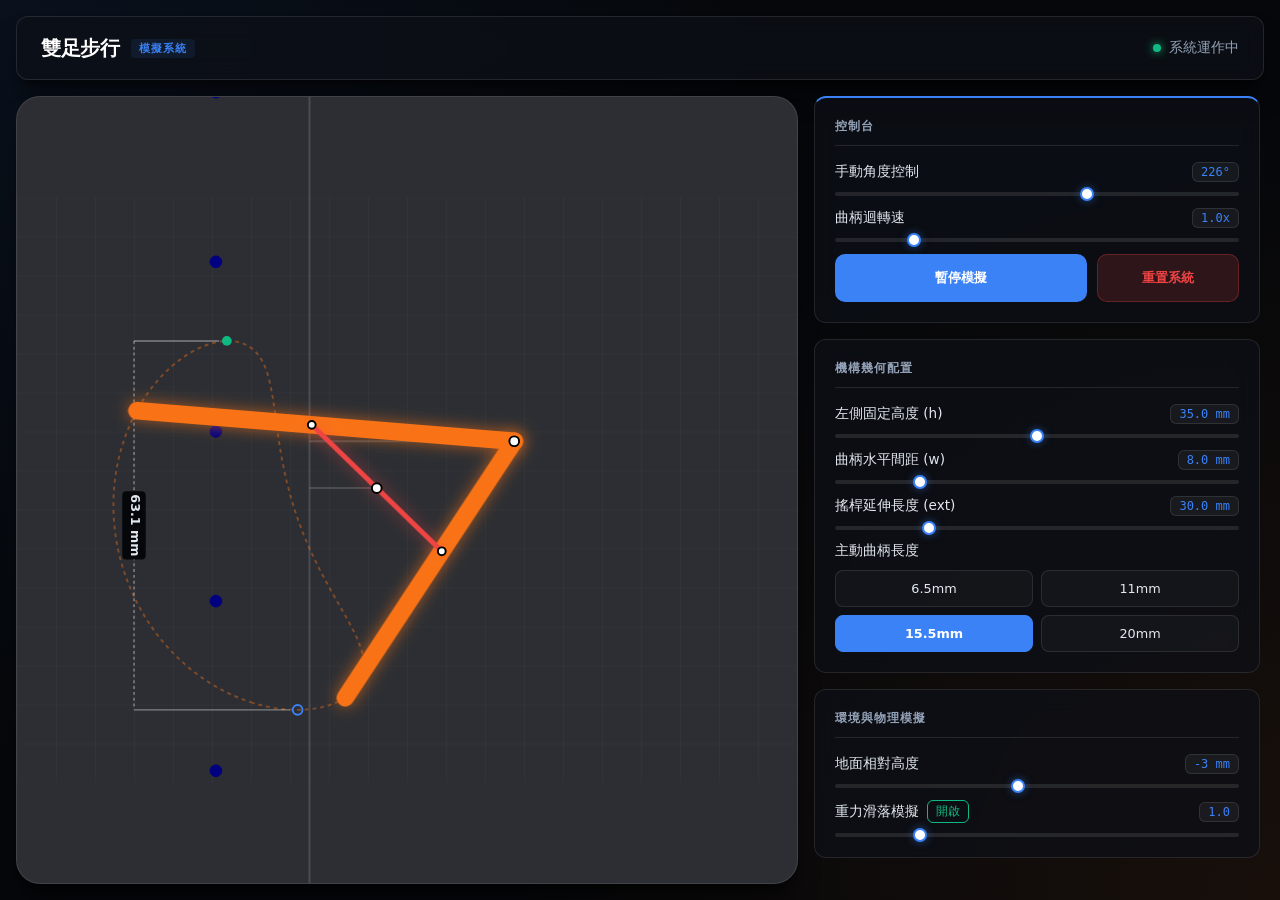
==== 爬梯/mechanism.html @ 103c6a40 "feat: localize UI to Traditional Chinese and refine physics precision - Localize all UI labels, butt" ====
<!DOCTYPE html>
<html lang="zh-TW">

<head>
    <meta charset="UTF-8">
    <meta name="viewport" content="width=device-width, initial-scale=1.0">
    <title>雙足步行模擬 | 工程儀表板</title>
    <style>
        :root {
            --bg-color: #05070a;
            --card-bg: rgba(13, 17, 23, 0.7);
            --surface: rgba(255, 255, 255, 0.03);
            --surface-hover: rgba(255, 255, 255, 0.06);
            --border: rgba(255, 255, 255, 0.1);
            --text-main: #e2e8f0;
            --text-muted: #94a3b8;
            --primary: #3b82f6;
            --primary-glow: rgba(59, 130, 246, 0.5);
            --accent-red: #ef4444;
            --accent-orange: #f97316;
            --accent-green: #10b981;
            --radius-lg: 24px;
            --radius-md: 12px;
            --shadow-xl: 0 20px 25px -5px rgba(0, 0, 0, 0.5), 0 8px 10px -6px rgba(0, 0, 0, 0.5);
        }

        * {
            box-sizing: border-box;
            margin: 0;
            padding: 0;
            font-family: 'Inter', "Microsoft JhengHei", system-ui, -apple-system, sans-serif;
        }

        body {
            background-color: var(--bg-color);
            color: var(--text-main);
            height: 100vh;
            overflow: hidden;
            background-image:
                radial-gradient(circle at 0% 0%, rgba(59, 130, 246, 0.08) 0%, transparent 50%),
                radial-gradient(circle at 100% 100%, rgba(249, 115, 22, 0.08) 0%, transparent 50%);
        }

        .app-shell {
            display: grid;
            grid-template-columns: 1fr 450px;
            grid-template-rows: 64px 1fr;
            height: 100vh;
            padding: 16px;
            gap: 16px;
        }

        header {
            grid-column: 1 / -1;
            background: var(--card-bg);
            backdrop-filter: blur(12px);
            border: 1px solid var(--border);
            border-radius: var(--radius-md);
            display: flex;
            align-items: center;
            justify-content: space-between;
            padding: 0 24px;
            box-shadow: var(--shadow-xl);
        }

        .logo {
            display: flex;
            align-items: center;
            gap: 12px;
            font-weight: 700;
            font-size: 1.25rem;
            letter-spacing: -0.5px;
            color: #fff;
        }

        .logo span {
            color: var(--primary);
            text-transform: uppercase;
            font-size: 0.7rem;
            background: rgba(59, 130, 246, 0.1);
            padding: 2px 8px;
            border-radius: 4px;
            letter-spacing: 1px;
        }

        .status-indicators {
            display: flex;
            gap: 24px;
        }

        .status-item {
            display: flex;
            align-items: center;
            gap: 8px;
            font-size: 0.85rem;
            color: var(--text-muted);
        }

        .dot {
            width: 8px;
            height: 8px;
            border-radius: 50%;
            background: var(--accent-green);
            box-shadow: 0 0 10px var(--accent-green);
        }

        .dot.jammed {
            background: var(--accent-red);
            box-shadow: 0 0 10px var(--accent-red);
            animation: pulse 1s infinite;
        }

        @keyframes pulse {
            0% {
                opacity: 1;
            }

            50% {
                opacity: 0.4;
            }

            100% {
                opacity: 1;
            }
        }

        .viewport-container {
            position: relative;
            background: #2c2e33;
            border: 1px solid var(--border);
            border-radius: var(--radius-lg);
            overflow: hidden;
            box-shadow: var(--shadow-xl);
        }

        #mechanism-svg {
            width: 100%;
            height: 100%;
            display: block;
        }

        .sidebar {
            display: flex;
            flex-direction: column;
            gap: 16px;
            overflow-y: auto;
            padding-right: 4px;
            max-height: 100%;
        }

        .sidebar::-webkit-scrollbar {
            width: 4px;
        }

        .sidebar::-webkit-scrollbar-thumb {
            background: var(--border);
            border-radius: 10px;
        }

        .card {
            background: var(--card-bg);
            backdrop-filter: blur(12px);
            border: 1px solid var(--border);
            border-radius: var(--radius-md);
            padding: 20px;
            display: flex;
            flex-direction: column;
            gap: 12px;
        }

        .card-header {
            font-size: 0.75rem;
            font-weight: 700;
            color: var(--text-muted);
            text-transform: uppercase;
            letter-spacing: 1px;
            border-bottom: 1px solid var(--border);
            padding-bottom: 10px;
            margin-bottom: 4px;
            display: flex;
            justify-content: space-between;
        }

        .control-item {
            display: flex;
            flex-direction: column;
            gap: 10px;
        }

        .control-label-row {
            display: flex;
            justify-content: space-between;
            align-items: center;
        }

        .control-label {
            font-size: 0.85rem;
            color: var(--text-main);
            font-weight: 500;
        }

        .badge {
            background: rgba(255, 255, 255, 0.05);
            border: 1px solid var(--border);
            padding: 2px 8px;
            border-radius: 6px;
            font-family: 'JetBrains Mono', monospace;
            font-size: 0.75rem;
            color: var(--primary);
        }

        input[type="range"] {
            -webkit-appearance: none;
            height: 4px;
            background: rgba(255, 255, 255, 0.1);
            border-radius: 2px;
            width: 100%;
        }

        input[type="range"]::-webkit-slider-thumb {
            -webkit-appearance: none;
            width: 14px;
            height: 14px;
            background: #fff;
            border-radius: 50%;
            cursor: pointer;
            border: 2px solid var(--primary);
            box-shadow: 0 0 8px var(--primary-glow);
            transition: all 0.2s;
        }

        input[type="range"]::-webkit-slider-thumb:hover {
            transform: scale(1.2);
            box-shadow: 0 0 12px var(--primary-glow);
        }

        .button-grid {
            display: grid;
            grid-template-columns: repeat(2, 1fr);
            gap: 8px;
        }

        .crank-btn {
            background: rgba(255, 255, 255, 0.03);
            border: 1px solid var(--border);
            color: var(--text-main);
            padding: 10px;
            border-radius: 8px;
            font-size: 0.8rem;
            cursor: pointer;
            transition: all 0.2s;
            text-align: center;
        }

        .crank-btn:hover {
            background: rgba(255, 255, 255, 0.08);
            border-color: rgba(255, 255, 255, 0.2);
        }

        .crank-btn.active {
            background: var(--primary);
            border-color: var(--primary);
            color: #fff;
            font-weight: 600;
        }

        .playback-card {
            border-top: 2px solid var(--primary);
        }

        .action-row {
            display: flex;
            gap: 10px;
        }

        .btn-primary {
            flex: 2;
            background: var(--primary);
            border: none;
            color: #fff;
            padding: 14px;
            border-radius: 10px;
            font-weight: 700;
            cursor: pointer;
            display: flex;
            align-items: center;
            justify-content: center;
            gap: 8px;
            transition: transform 0.1s;
        }

        .btn-primary:active {
            transform: scale(0.98);
        }

        .btn-secondary {
            flex: 1;
            background: rgba(239, 68, 68, 0.15);
            border: 1px solid rgba(239, 68, 68, 0.3);
            color: var(--accent-red);
            padding: 14px;
            border-radius: 10px;
            font-weight: 600;
            cursor: pointer;
        }

        .btn-primary.paused {
            background: #1d4ed8;
        }

        .base-line {
            stroke: rgba(255, 255, 255, 0.15);
            stroke-width: 2;
        }

        .red-line {
            stroke: var(--accent-red);
            stroke-width: 5;
            stroke-linecap: round;
            filter: drop-shadow(0 0 8px rgba(239, 68, 68, 0.6));
        }

        .orange-line {
            stroke: var(--accent-orange);
            stroke-width: 18;
            stroke-linecap: round;
            filter: drop-shadow(0 0 8px rgba(249, 115, 22, 0.6));
        }

        .pivot {
            fill: #fff;
            stroke: #000;
            stroke-width: 2;
        }
    </style>
</head>

<body>
    <div class="app-shell">
        <header>
            <div class="logo">
                雙足步行 <span>模擬系統</span>
            </div>
            <div class="status-indicators">
                <div class="status-item">
                    <div id="status-dot" class="dot"></div>
                    <span id="status-text">系統運作中</span>
                </div>
            </div>
        </header>

        <div class="viewport-container">
            <svg viewBox="0 0 800 600" id="mechanism-svg">
                <defs>
                    <pattern id="grid" width="40" height="40" patternUnits="userSpaceOnUse">
                        <path d="M 40 0 L 0 0 0 40" fill="none" stroke="rgba(255,255,255,0.05)" stroke-width="1" />
                    </pattern>
                </defs>
                <rect width="100%" height="100%" fill="url(#grid)" />

                <g id="master-rotation" transform="rotate(90, 400, 300)">
                    <g id="world-group">
                        <g id="bottom-holes"></g>
                    </g>

                    <line id="base-body-line" x1="-2000" y1="400" x2="2000" y2="400" class="base-line" />
                    <line id="left-line" x1="350" y1="190" x2="350" y2="400" class="base-line" />
                    <line id="right-line" x1="398" y1="331" x2="398" y2="400" class="base-line" />

                    <path id="trajectory-path" fill="none" stroke="rgba(249, 115, 22, 0.4)" stroke-width="2"
                        stroke-dasharray="4 4" />
                    <circle id="point-leftmost" r="5" fill="#10b981" />
                    <circle id="point-rightmost" r="5" fill="none" stroke="#3b82f6" stroke-width="2" />

                    <g id="dimension-group">
                        <line id="dimension-line" stroke="rgba(255, 255, 255, 0.4)" stroke-width="1.5"
                            stroke-dasharray="3 3" />
                        <line id="dimension-tick-left" stroke="rgba(255, 255, 255, 0.4)" stroke-width="1.5" />
                        <line id="dimension-tick-right" stroke="rgba(255, 255, 255, 0.4)" stroke-width="1.5" />
                        <rect id="dimension-bg" fill="var(--bg-color)" rx="4" />
                        <text id="dimension-text" fill="var(--text-main)" font-size="13" font-family="monospace"
                            font-weight="bold" text-anchor="middle" dominant-baseline="middle">0 mm</text>
                    </g>

                    <g id="mechanism">
                        <line id="orange-lever-2" class="orange-line" />
                        <line id="red-crank-2" class="red-line" />
                        <line id="orange-lever" class="orange-line" />
                        <line id="red-crank" class="red-line" />

                        <circle id="pivot-left" r="5" class="pivot" />
                        <circle id="pivot-right" r="5" class="pivot" />
                        <circle id="pivot-moving-2" r="4" class="pivot" fill="var(--accent-red)" />
                        <circle id="pivot-moving" r="4" class="pivot" fill="var(--accent-red)" />
                    </g>
                </g>
            </svg>
        </div>

        <aside class="sidebar">
            <div class="card playback-card">
                <div class="card-header">控制台</div>

                <div class="control-item">
                    <div class="control-label-row">
                        <label class="control-label">手動角度控制</label>
                        <span class="badge" id="angle-val">190°</span>
                    </div>
                    <input type="range" id="angle-slider" min="0" max="360" value="190" step="1">
                </div>

                <div class="control-item">
                    <div class="control-label-row">
                        <label class="control-label">曲柄迴轉速</label>
                        <span class="badge" id="speed-val">1.0x</span>
                    </div>
                    <input type="range" id="speed-slider" min="0.1" max="5" value="1" step="0.1">
                </div>

                <div class="action-row">
                    <button id="play-pause-btn" class="btn-primary">暫停模擬</button>
                    <button id="reset-btn" class="btn-secondary">重置系統</button>
                </div>
            </div>

            <div class="card">
                <div class="card-header">機構幾何配置</div>

                <div class="control-item">
                    <div class="control-label-row">
                        <label class="control-label">左側固定高度 (h)</label>
                        <span class="badge" id="height-val">35.0 mm</span>
                    </div>
                    <input type="range" id="height-slider" min="10" max="60" value="35" step="0.5">
                </div>

                <div class="control-item">
                    <div class="control-label-row">
                        <label class="control-label">曲柄水平間距 (w)</label>
                        <span class="badge" id="width-val">8.0 mm</span>
                    </div>
                    <input type="range" id="width-slider" min="0" max="40" value="8" step="0.5">
                </div>

                <div class="control-item">
                    <div class="control-label-row">
                        <label class="control-label">搖桿延伸長度 (ext)</label>
                        <span class="badge" id="extension-val">30.0 mm</span>
                    </div>
                    <input type="range" id="extension-slider" min="10" max="100" value="30" step="1">
                </div>

                <div class="control-item">
                    <label class="control-label">主動曲柄長度</label>
                    <div class="button-grid" id="crank-buttons">
                        <div class="crank-btn" data-val="6.5">6.5mm</div>
                        <div class="crank-btn" data-val="11">11mm</div>
                        <div class="crank-btn active" data-val="15.5">15.5mm</div>
                        <div class="crank-btn" data-val="20">20mm</div>
                    </div>
                </div>
            </div>

            <div class="card">
                <div class="card-header">環境與物理模擬</div>

                <div class="control-item">
                    <div class="control-label-row">
                        <label class="control-label">地面相對高度</label>
                        <span class="badge" id="ground-y-val">-3 mm</span>
                    </div>
                    <input type="range" id="ground-y-slider" min="-30" max="30" value="-3" step="1">
                </div>

                <div class="control-item">
                    <div class="control-label-row">
                        <div style="display: flex; align-items: center; gap: 8px;">
                            <label class="control-label">重力滑落模擬</label>
                            <button id="gravity-toggle-btn" class="badge"
                                style="cursor:pointer; border:1px solid var(--accent-green); color:var(--accent-green); background:transparent;">開啟</button>
                        </div>
                        <span class="badge" id="gravity-val">1.0</span>
                    </div>
                    <input type="range" id="gravity-slider" min="0" max="5" value="1.0" step="0.1">
                </div>
            </div>
        </aside>
    </div>

    <script>
        // DOM Elements
        const redCrank = document.getElementById('red-crank');
        const orangeLever = document.getElementById('orange-lever');
        const redCrank2 = document.getElementById('red-crank-2');
        const orangeLever2 = document.getElementById('orange-lever-2');
        const leftLine = document.getElementById('left-line');
        const rightLine = document.getElementById('right-line');

        const pivotLeft = document.getElementById('pivot-left');
        const pivotRight = document.getElementById('pivot-right');
        const pivotMoving = document.getElementById('pivot-moving');
        const pivotMoving2 = document.getElementById('pivot-moving-2');

        const trajectoryPath = document.getElementById('trajectory-path');
        const pointLeftmost = document.getElementById('point-leftmost');
        const pointRightmost = document.getElementById('point-rightmost');

        const dimLine = document.getElementById('dimension-line');
        const dimTickLeft = document.getElementById('dimension-tick-left');
        const dimTickRight = document.getElementById('dimension-tick-right');
        const dimBg = document.getElementById('dimension-bg');
        const dimText = document.getElementById('dimension-text');

        const worldGroup = document.getElementById('world-group');
        const bottomHolesGroup = document.getElementById('bottom-holes');
        const gridPattern = document.getElementById('grid');

        const statusDot = document.getElementById('status-dot');
        const statusText = document.getElementById('status-text');

        let groundX = 0;

        const heightSlider = document.getElementById('height-slider');
        const widthSlider = document.getElementById('width-slider');
        const extensionSlider = document.getElementById('extension-slider');
        const groundYSlider = document.getElementById('ground-y-slider');
        const gravitySlider = document.getElementById('gravity-slider');
        const gravityToggleBtn = document.getElementById('gravity-toggle-btn');
        const speedSlider = document.getElementById('speed-slider');
        const angleSlider = document.getElementById('angle-slider');
        const playPauseBtn = document.getElementById('play-pause-btn');
        const resetBtn = document.getElementById('reset-btn');

        const heightVal = document.getElementById('height-val');
        const widthVal = document.getElementById('width-val');
        const extensionVal = document.getElementById('extension-val');
        const groundYVal = document.getElementById('ground-y-val');
        const angleVal = document.getElementById('angle-val');
        const gravityVal = document.getElementById('gravity-val');
        const speedVal = document.getElementById('speed-val');

        let isPlaying = true;
        const scale = 6;
        const baseY = 400;
        const leftX = 350;
        const rightLineHeight = 11.5 * scale;

        let redPivotX = 398;
        let redPivotY = 331;
        let orangePivotX = 350;
        let orangePivotY = 190;

        const crankButtons = document.querySelectorAll('#crank-buttons .crank-btn');
        let currentCrankValue = 15.5;
        let crankLength = 15.5 * scale;
        let angle = -190 * Math.PI / 180;
        const baseSpeed = 0.025;
        let isGravityEnabled = true;

        crankButtons.forEach(btn => {
            btn.addEventListener('click', (e) => {
                crankButtons.forEach(b => b.classList.remove('active'));
                btn.classList.add('active');
                currentCrankValue = parseFloat(btn.dataset.val);
                updateParameters();
            });
        });

        function updateParameters() {
            const h = parseFloat(heightSlider.value);
            const w = parseFloat(widthSlider.value);
            const ext = parseFloat(extensionSlider.value);
            const c = currentCrankValue;

            heightVal.textContent = h.toFixed(1) + ' mm';
            widthVal.textContent = w.toFixed(1) + ' mm';
            extensionVal.textContent = ext.toFixed(1) + ' mm';
            crankLength = c * scale;

            orangePivotY = baseY - (h * scale);
            redPivotX = leftX + (w * scale);
            redPivotY = baseY - rightLineHeight;

            leftLine.setAttribute('y1', orangePivotY);
            rightLine.setAttribute('x1', redPivotX);
            rightLine.setAttribute('x2', redPivotX);
            rightLine.setAttribute('y1', redPivotY);

            pivotLeft.setAttribute('cy', orangePivotY);
            pivotLeft.setAttribute('cx', orangePivotX);
            pivotRight.setAttribute('cx', redPivotX);
            pivotRight.setAttribute('cy', redPivotY);

            let pathData = "";
            let minX = Infinity, minX_Y = 0;
            let maxX = -Infinity, maxX_Y = 0;
            let maxY = -Infinity;
            const steps = 180;
            const extPx = ext * scale;

            for (let i = 0; i <= steps; i++) {
                let theta = (i / steps) * Math.PI * 2;
                let cEndX = redPivotX + crankLength * Math.cos(theta);
                let cEndY = redPivotY + crankLength * Math.sin(theta);
                let dx = cEndX - orangePivotX;
                let dy = cEndY - orangePivotY;
                let dist = Math.sqrt(dx * dx + dy * dy);
                let lEndX = cEndX + (dx / dist) * extPx;
                let lEndY = cEndY + (dy / dist) * extPx;

                if (i === 0) pathData += `M ${lEndX} ${lEndY} `;
                else pathData += `L ${lEndX} ${lEndY} `;

                if (lEndX < minX) { minX = lEndX; minX_Y = lEndY; }
                if (lEndX > maxX) { maxX = lEndX; maxX_Y = lEndY; }
                if (lEndY > maxY) { maxY = lEndY; }
            }

            trajectoryPath.setAttribute('d', pathData);
            pointLeftmost.setAttribute('cx', minX);
            pointLeftmost.setAttribute('cy', minX_Y);
            pointRightmost.setAttribute('cx', maxX);
            pointRightmost.setAttribute('cy', maxX_Y);

            const horizontalDistMm = (maxX - minX) / scale;
            const dimY = Math.min(maxY + 35, 580);
            dimLine.setAttribute('x1', minX); dimLine.setAttribute('x2', maxX);
            dimLine.setAttribute('y1', dimY); dimLine.setAttribute('y2', dimY);
            dimTickLeft.setAttribute('x1', minX); dimTickLeft.setAttribute('x2', minX);
            dimTickLeft.setAttribute('y1', minX_Y + 8); dimTickLeft.setAttribute('y2', dimY);
            dimTickRight.setAttribute('x1', maxX); dimTickRight.setAttribute('x2', maxX);
            dimTickRight.setAttribute('y1', maxX_Y + 8); dimTickRight.setAttribute('y2', dimY);

            const midX = (minX + maxX) / 2;
            dimText.textContent = horizontalDistMm.toFixed(1) + ' mm';
            dimText.setAttribute('x', midX);
            dimText.setAttribute('y', dimY);
            dimBg.setAttribute('x', midX - 35); dimBg.setAttribute('y', dimY - 12);
            dimBg.setAttribute('width', 70); dimBg.setAttribute('height', 24);
        }

        heightSlider.addEventListener('input', updateParameters);
        widthSlider.addEventListener('input', updateParameters);
        extensionSlider.addEventListener('input', updateParameters);
        groundYSlider.addEventListener('input', () => groundYVal.textContent = groundYSlider.value + ' mm');
        gravitySlider.addEventListener('input', () => gravityVal.textContent = parseFloat(gravitySlider.value).toFixed(1));
        speedSlider.addEventListener('input', () => speedVal.textContent = parseFloat(speedSlider.value).toFixed(1) + 'x');

        gravityToggleBtn.addEventListener('click', () => {
            isGravityEnabled = !isGravityEnabled;
            gravityToggleBtn.textContent = isGravityEnabled ? '開啟' : '關閉';
            gravityToggleBtn.style.color = isGravityEnabled ? 'var(--accent-green)' : 'var(--text-muted)';
            gravityToggleBtn.style.borderColor = isGravityEnabled ? 'var(--accent-green)' : 'var(--border)';
        });

        angleSlider.addEventListener('input', (e) => {
            isPlaying = false;
            updatePlayButtonUI();
            let deg = parseFloat(e.target.value);
            angle = -deg * Math.PI / 180;
            angleVal.textContent = Math.round(deg) + '°';
        });

        playPauseBtn.addEventListener('click', () => {
            isPlaying = !isPlaying;
            updatePlayButtonUI();
        });

        function updatePlayButtonUI() {
            playPauseBtn.textContent = isPlaying ? '暫停模擬' : '播放模擬';
            playPauseBtn.classList.toggle('paused', !isPlaying);
            if (!isJammedGlobal) {
                statusText.textContent = isPlaying ? '系統運作中' : '系統已暫停';
                statusText.style.color = isPlaying ? 'var(--accent-green)' : 'var(--text-muted)';
            }
        }

        resetBtn.addEventListener('click', () => {
            angle = -190 * Math.PI / 180;
            angleSlider.value = 190;
            angleVal.textContent = '190°';
            groundX = 0;
            isJammedGlobal = false;
            statusDot.classList.remove('jammed');
            updatePlayButtonUI();
        });

        function updateGround() {
            worldGroup.setAttribute('transform', `translate(${groundX}, 0)`);
            const pegSpacing = 29 * scale;
            const Cy = baseY + 13 * scale - parseFloat(groundYSlider.value) * scale;

            const minVisibleX = -groundX - 100;
            const maxVisibleX = 800 - groundX + 100;
            const startIdx = Math.floor(minVisibleX / pegSpacing);
            const endIdx = Math.ceil(maxVisibleX / pegSpacing);

            let html = '';
            for (let i = startIdx; i <= endIdx; i++) {
                html += `<circle cx="${i * pegSpacing}" cy="${Cy}" r="${1 * scale}" fill="navy" stroke="navy" stroke-width="1" />`;
            }
            bottomHolesGroup.innerHTML = html;
        }

        let isJammedGlobal = false;

        function animate() {
            if (isGravityEnabled) {
                groundX -= parseFloat(gravitySlider.value) || 0;
            }

            if (isPlaying) {
                angle -= baseSpeed * (parseFloat(speedSlider.value) || 1.0);
                let deg = (-angle * 180 / Math.PI) % 360;
                if (deg < 0) deg += 360;
                angleSlider.value = deg;
                angleVal.textContent = Math.round(deg) + '°';
            }

            const calcLeg = (a) => {
                const cx = redPivotX + crankLength * Math.cos(a);
                const cy = redPivotY + crankLength * Math.sin(a);
                const dx = cx - orangePivotX, dy = cy - orangePivotY;
                const d = Math.sqrt(dx * dx + dy * dy);
                const ex = cx + (dx / d) * parseFloat(extensionSlider.value) * scale;
                const ey = cy + (dy / d) * parseFloat(extensionSlider.value) * scale;
                return { cx, cy, ex, ey };
            };

            const l1 = calcLeg(angle), l2 = calcLeg(angle + Math.PI);

            redCrank.setAttribute('x1', redPivotX); redCrank.setAttribute('y1', redPivotY);
            redCrank.setAttribute('x2', l1.cx); redCrank.setAttribute('y2', l1.cy);
            orangeLever.setAttribute('x1', orangePivotX); orangeLever.setAttribute('y1', orangePivotY);
            orangeLever.setAttribute('x2', l1.ex); orangeLever.setAttribute('y2', l1.ey);
            pivotMoving.setAttribute('cx', l1.cx); pivotMoving.setAttribute('cy', l1.cy);

            redCrank2.setAttribute('x1', redPivotX); redCrank2.setAttribute('y1', redPivotY);
            redCrank2.setAttribute('x2', l2.cx); redCrank2.setAttribute('y2', l2.cy);
            orangeLever2.setAttribute('x1', orangePivotX); orangeLever2.setAttribute('y1', orangePivotY);
            orangeLever2.setAttribute('x2', l2.ex); orangeLever2.setAttribute('y2', l2.ey);
            pivotMoving2.setAttribute('cx', l2.cx); pivotMoving2.setAttribute('cy', l2.cy);

            // 精確碰撞半徑：圓柱半徑 (1mm) + 搖桿半寬 (1.5mm) = 2.5mm
            const Reff = 2.45 * scale; // 稍微縮減以更貼合視覺邊緣
            const pegSpacing = 29 * scale;
            const Cy = baseY + 13 * scale - parseFloat(groundYSlider.value) * scale;
            let pushL = 0, pushR = 0;

            [l1, l2].forEach(leg => {
                const lx = leg.ex - orangePivotX, ly = leg.ey - orangePivotY;
                const len = Math.sqrt(lx * lx + ly * ly);
                const cIdx = Math.round((leg.ex - groundX) / pegSpacing);
                for (let i = cIdx - 1; i <= cIdx + 1; i++) {
                    const cxScreen = i * pegSpacing + groundX;
                    const dxC = cxScreen - orangePivotX, dyC = Cy - orangePivotY;
                    let t = (dxC * lx + dyC * ly) / (len * len);
                    t = Math.max(0, Math.min(1, t));
                    const clX = orangePivotX + t * lx, clY = orangePivotY + t * ly;
                    const d2 = (cxScreen - clX) ** 2 + (Cy - clY) ** 2;
                    if (d2 < Reff * Reff) {
                        if (t < 1) {
                            if (ly > 0) {
                                // 數值修正：使用更穩定的偏移計算
                                const req = orangePivotX + (lx / ly) * (Cy - orangePivotY) + (cxScreen <= clX ? -1 : 1) * Reff * (len / ly);
                                if (cxScreen <= clX) pushL = Math.max(pushL, cxScreen - req);
                                else pushR = Math.max(pushR, req - cxScreen);
                            }
                        } else {
                            const dr = Math.sqrt(Math.max(0, Reff * Reff - (Cy - leg.ey) ** 2));
                            if (cxScreen <= leg.ex) pushL = Math.max(pushL, cxScreen - (leg.ex - dr));
                            else pushR = Math.max(pushR, (leg.ex + dr) - cxScreen);
                        }
                    }
                }
            });

            isJammedGlobal = (pushL > 0.1 && pushR > 0.1) || pushL > 30 || pushR > 30;
            const svgEl = document.getElementById('mechanism-svg');

            if (isJammedGlobal) {
                statusDot.classList.add('jammed');
                statusText.textContent = '機構卡死警告';
                statusText.style.color = 'var(--accent-red)';
                svgEl.style.filter = "drop-shadow(0 0 30px rgba(239, 68, 68, 0.8))";
                if (isPlaying) {
                    isPlaying = false;
                    updatePlayButtonUI();
                }
            } else {
                statusDot.classList.remove('jammed');
                svgEl.style.filter = "none";
                if (pushL > 0) groundX -= pushL;
                else if (pushR > 0) groundX += pushR;
            }

            updateGround();
            requestAnimationFrame(animate);
        }

        updateParameters();
        animate();
    </script>
</body>

</html>
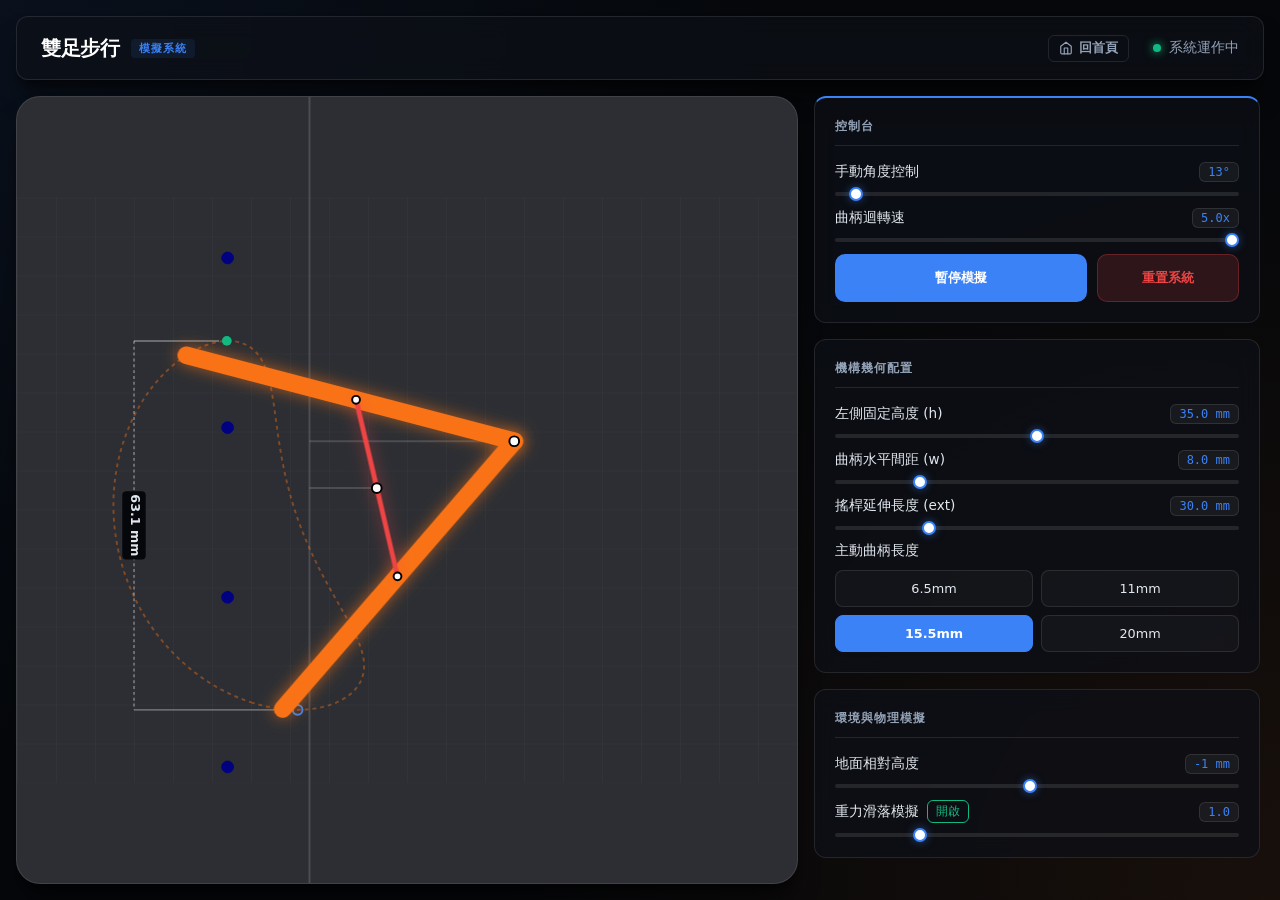
==== commit 44716930: "feat: initialize landing page layout with custom CSS styling" ====
--- a/爬梯/mechanism.html
+++ b/爬梯/mechanism.html
@@ -342,6 +342,10 @@
                 雙足步行 <span>模擬系統</span>
             </div>
             <div class="status-indicators">
+                <a href="../index.html" style="text-decoration: none; color: var(--text-muted); font-size: 0.8rem; font-weight: 600; padding: 4px 10px; border: 1px solid var(--border); border-radius: 6px; transition: all 0.2s; display: flex; align-items: center; gap: 6px;" onmouseover="this.style.borderColor='var(--primary)'; this.style.color='var(--primary)'" onmouseout="this.style.borderColor='var(--border)'; this.style.color='var(--text-muted)'">
+                    <svg width="14" height="14" viewBox="0 0 24 24" fill="none" stroke="currentColor" stroke-width="2" stroke-linecap="round" stroke-linejoin="round"><path d="M3 9l9-7 9 7v11a2 2 0 0 1-2 2H5a2 2 0 0 1-2-2z"></path><polyline points="9 22 9 12 15 12 15 22"></polyline></svg>
+                    回首頁
+                </a>
                 <div class="status-item">
                     <div id="status-dot" class="dot"></div>
                     <span id="status-text">系統運作中</span>
@@ -404,17 +408,17 @@
                 <div class="control-item">
                     <div class="control-label-row">
                         <label class="control-label">手動角度控制</label>
-                        <span class="badge" id="angle-val">190°</span>
+                        <span class="badge" id="angle-val">187°</span>
                     </div>
-                    <input type="range" id="angle-slider" min="0" max="360" value="190" step="1">
+                    <input type="range" id="angle-slider" min="0" max="360" value="187" step="1">
                 </div>
 
                 <div class="control-item">
                     <div class="control-label-row">
                         <label class="control-label">曲柄迴轉速</label>
-                        <span class="badge" id="speed-val">1.0x</span>
+                        <span class="badge" id="speed-val">5.0x</span>
                     </div>
-                    <input type="range" id="speed-slider" min="0.1" max="5" value="1" step="0.1">
+                    <input type="range" id="speed-slider" min="0.1" max="5" value="5" step="0.1">
                 </div>
 
                 <div class="action-row">
@@ -467,9 +471,9 @@
                 <div class="control-item">
                     <div class="control-label-row">
                         <label class="control-label">地面相對高度</label>
-                        <span class="badge" id="ground-y-val">-3 mm</span>
+                        <span class="badge" id="ground-y-val">-1 mm</span>
                     </div>
-                    <input type="range" id="ground-y-slider" min="-30" max="30" value="-3" step="1">
+                    <input type="range" id="ground-y-slider" min="-30" max="30" value="-1" step="1">
                 </div>
 
                 <div class="control-item">
@@ -519,6 +523,9 @@
         const statusText = document.getElementById('status-text');
 
         let groundX = 0;
+        let groundVelocity = 0; // 新增：地面（梯子）速度
+        const inertiaDamping = 0.96; // 新增：慣性阻尼
+        const impulseFactor = 0.4; // 新增：衝量係數
 
         const heightSlider = document.getElementById('height-slider');
         const widthSlider = document.getElementById('width-slider');
@@ -553,7 +560,7 @@
         const crankButtons = document.querySelectorAll('#crank-buttons .crank-btn');
         let currentCrankValue = 15.5;
         let crankLength = 15.5 * scale;
-        let angle = -190 * Math.PI / 180;
+        let angle = -187 * Math.PI / 180;
         const baseSpeed = 0.025;
         let isGravityEnabled = true;
 
@@ -676,10 +683,15 @@
         }
 
         resetBtn.addEventListener('click', () => {
-            angle = -190 * Math.PI / 180;
-            angleSlider.value = 190;
-            angleVal.textContent = '190°';
+            angle = -187 * Math.PI / 180;
+            angleSlider.value = 187;
+            angleVal.textContent = '187°';
+            speedSlider.value = 5;
+            speedVal.textContent = '5.0x';
+            groundYSlider.value = -1;
+            groundYVal.textContent = '-1 mm';
             groundX = 0;
+            groundVelocity = 0;
             isJammedGlobal = false;
             statusDot.classList.remove('jammed');
             updatePlayButtonUI();
@@ -705,8 +717,13 @@
         let isJammedGlobal = false;
 
         function animate() {
+            // 1. 基礎物理應用：速度與阻尼
+            groundX += groundVelocity;
+            groundVelocity *= inertiaDamping;
+
+            // 2. 重力影響（下滑加速度）
             if (isGravityEnabled) {
-                groundX -= parseFloat(gravitySlider.value) || 0;
+                groundVelocity -= (parseFloat(gravitySlider.value) || 0) * 0.05;
             }
 
             if (isPlaying) {
@@ -783,6 +800,7 @@
                 statusText.textContent = '機構卡死警告';
                 statusText.style.color = 'var(--accent-red)';
                 svgEl.style.filter = "drop-shadow(0 0 30px rgba(239, 68, 68, 0.8))";
+                groundVelocity = 0; // 卡死時速度歸零
                 if (isPlaying) {
                     isPlaying = false;
                     updatePlayButtonUI();
@@ -790,8 +808,15 @@
             } else {
                 statusDot.classList.remove('jammed');
                 svgEl.style.filter = "none";
-                if (pushL > 0) groundX -= pushL;
-                else if (pushR > 0) groundX += pushR;
+                
+                // 3. 碰撞推動力：將位置修正轉化為動量
+                if (pushL > 0) {
+                    groundX -= pushL;
+                    groundVelocity -= pushL * impulseFactor;
+                } else if (pushR > 0) {
+                    groundX += pushR;
+                    groundVelocity += pushR * impulseFactor;
+                }
             }
 
             updateGround();
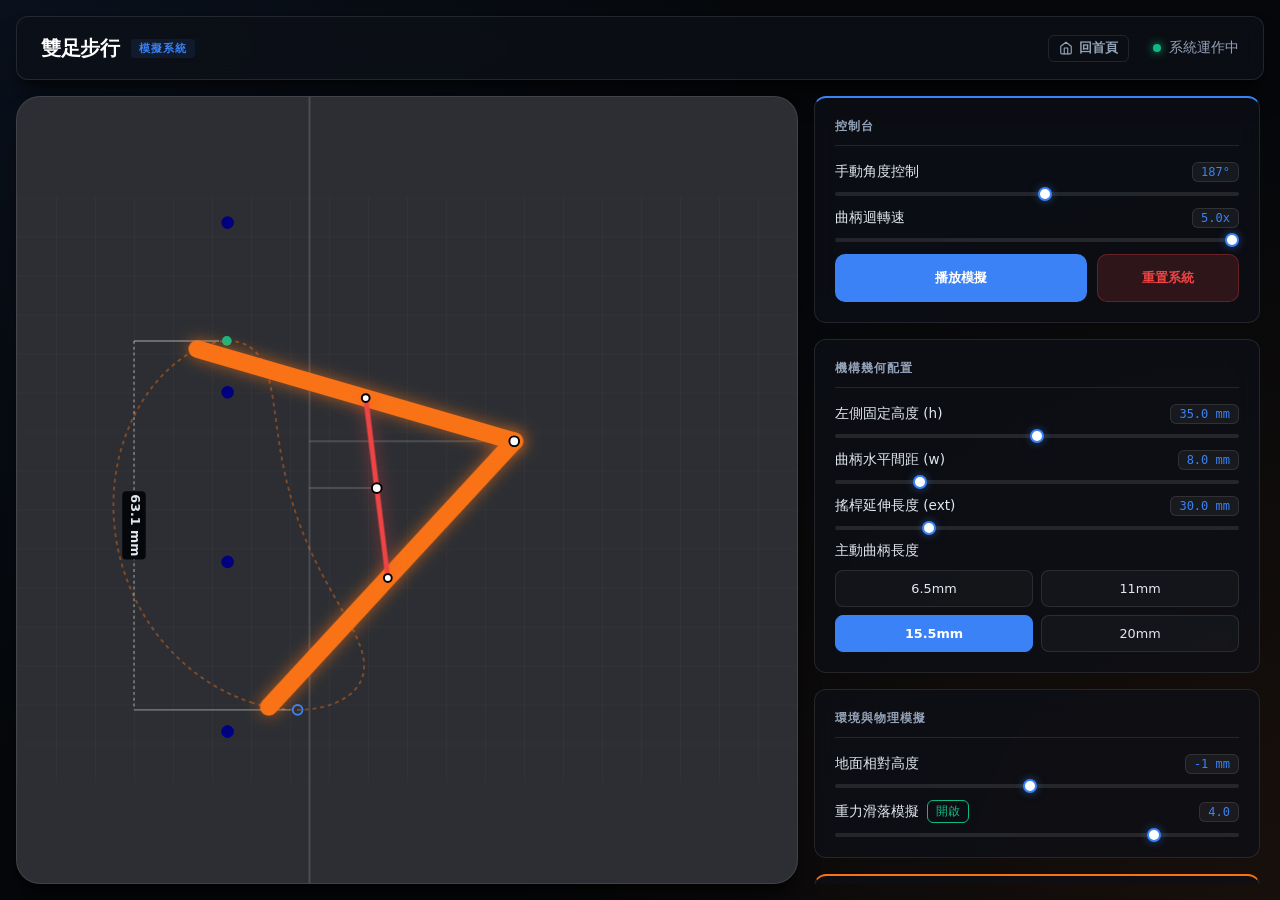
==== commit d2c3c7b8: "Please provide the code changes or file diffs you would like me to summarize." ====
--- a/爬梯/mechanism.html
+++ b/爬梯/mechanism.html
@@ -422,7 +422,7 @@
                 </div>
 
                 <div class="action-row">
-                    <button id="play-pause-btn" class="btn-primary">暫停模擬</button>
+                    <button id="play-pause-btn" class="btn-primary">播放模擬</button>
                     <button id="reset-btn" class="btn-secondary">重置系統</button>
                 </div>
             </div>
@@ -483,9 +483,25 @@
                             <button id="gravity-toggle-btn" class="badge"
                                 style="cursor:pointer; border:1px solid var(--accent-green); color:var(--accent-green); background:transparent;">開啟</button>
                         </div>
-                        <span class="badge" id="gravity-val">1.0</span>
-                    </div>
-                    <input type="range" id="gravity-slider" min="0" max="5" value="1.0" step="0.1">
+                        <span class="badge" id="gravity-val">4.0</span>
+                    </div>
+                    <input type="range" id="gravity-slider" min="0" max="5" value="4" step="0.1">
+                </div>
+            </div>
+
+            <div class="card" style="border-top: 2px solid var(--accent-orange);">
+                <div class="card-header">連桿數據分析 (Analysis)</div>
+                <div class="control-item">
+                    <div class="control-label-row">
+                        <label class="control-label">中間孔位當前距離</label>
+                        <span class="badge" id="current-d-val">24.82 mm</span>
+                    </div>
+                </div>
+                <div class="control-item">
+                    <div class="control-label-row">
+                        <label class="control-label">理論最短 / 最長距離</label>
+                        <span class="badge" id="d-range-val">9.32 / 40.32 mm</span>
+                    </div>
                 </div>
             </div>
         </aside>
@@ -545,8 +561,10 @@
         const angleVal = document.getElementById('angle-val');
         const gravityVal = document.getElementById('gravity-val');
         const speedVal = document.getElementById('speed-val');
-
-        let isPlaying = true;
+        const currentDVal = document.getElementById('current-d-val');
+        const dRangeVal = document.getElementById('d-range-val');
+
+        let isPlaying = false;
         const scale = 6;
         const baseY = 400;
         const leftX = 350;
@@ -644,6 +662,12 @@
             dimText.setAttribute('y', dimY);
             dimBg.setAttribute('x', midX - 35); dimBg.setAttribute('y', dimY - 12);
             dimBg.setAttribute('width', 70); dimBg.setAttribute('height', 24);
+
+            // 更新理論範圍數據
+            const distOR = Math.sqrt((redPivotX - orangePivotX)**2 + (redPivotY - orangePivotY)**2) / scale;
+            const minD = Math.abs(distOR - currentCrankValue);
+            const maxD = distOR + currentCrankValue;
+            dRangeVal.textContent = `${minD.toFixed(2)} / ${maxD.toFixed(2)} mm`;
         }
 
         heightSlider.addEventListener('input', updateParameters);
@@ -690,8 +714,11 @@
             speedVal.textContent = '5.0x';
             groundYSlider.value = -1;
             groundYVal.textContent = '-1 mm';
+            gravitySlider.value = 4;
+            gravityVal.textContent = '4.0';
             groundX = 0;
             groundVelocity = 0;
+            isPlaying = false;
             isJammedGlobal = false;
             statusDot.classList.remove('jammed');
             updatePlayButtonUI();
@@ -745,6 +772,11 @@
             };
 
             const l1 = calcLeg(angle), l2 = calcLeg(angle + Math.PI);
+            
+            // 更新實時距離數據 (以第一隻腳為主)
+            const dx = l1.cx - orangePivotX, dy = l1.cy - orangePivotY;
+            const currentD = Math.sqrt(dx * dx + dy * dy) / scale;
+            currentDVal.textContent = `${currentD.toFixed(2)} mm`;
 
             redCrank.setAttribute('x1', redPivotX); redCrank.setAttribute('y1', redPivotY);
             redCrank.setAttribute('x2', l1.cx); redCrank.setAttribute('y2', l1.cy);
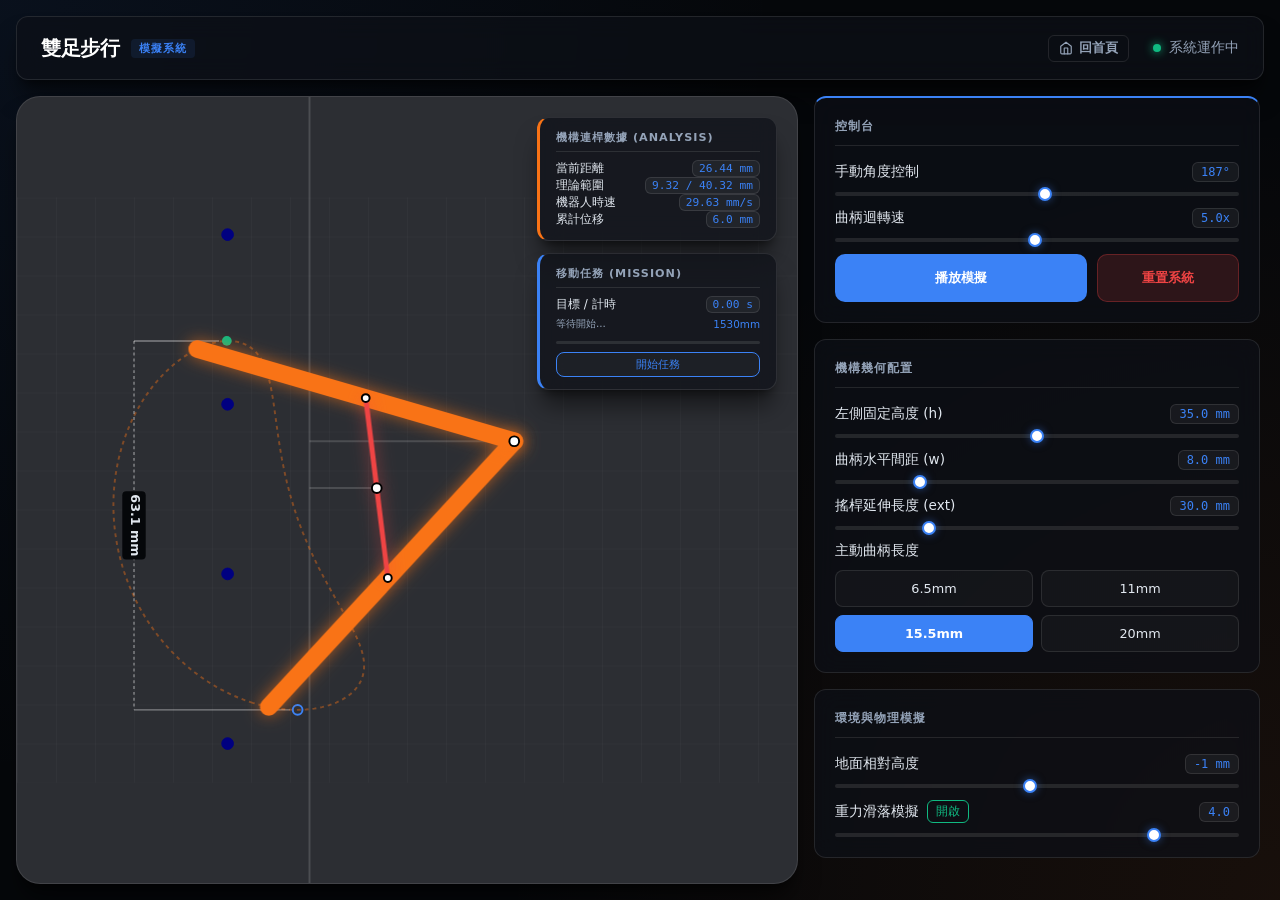
==== commit e7f2ed2d: "update real time recording and simulation" ====
--- a/爬梯/mechanism.html
+++ b/爬梯/mechanism.html
@@ -332,6 +332,43 @@
             stroke: #000;
             stroke-width: 2;
         }
+
+        /* HUD Styles */
+        .simulation-hud {
+            position: absolute;
+            top: 20px;
+            right: 20px;
+            display: flex;
+            flex-direction: column;
+            gap: 12px;
+            z-index: 10;
+        }
+
+        .hud-card {
+            background: rgba(13, 17, 23, 0.7);
+            backdrop-filter: blur(12px);
+            border: 1px solid var(--border);
+            border-radius: var(--radius-md);
+            padding: 12px 16px;
+            width: 240px;
+            box-shadow: var(--shadow-xl);
+            pointer-events: auto;
+        }
+
+        .hud-card .card-header {
+            font-size: 0.7rem;
+            margin-bottom: 8px;
+            padding-bottom: 6px;
+        }
+
+        .hud-card .control-item {
+            gap: 6px;
+        }
+
+        .hud-card .badge {
+            font-size: 0.7rem;
+            padding: 1px 6px;
+        }
     </style>
 </head>
 
@@ -399,6 +436,59 @@
                     </g>
                 </g>
             </svg>
+
+            <!-- Floating HUD -->
+            <div class="simulation-hud">
+                <!-- Orange Analysis Box -->
+                <div class="hud-card" style="border-left: 3px solid var(--accent-orange);">
+                    <div class="card-header">機構連桿數據 (Analysis)</div>
+                    <div class="control-item">
+                        <div class="control-label-row">
+                            <span class="control-label" style="font-size: 0.75rem;">當前距離</span>
+                            <span class="badge" id="current-d-val">--</span>
+                        </div>
+                    </div>
+                    <div class="control-item">
+                        <div class="control-label-row">
+                            <span class="control-label" style="font-size: 0.75rem;">理論範圍</span>
+                            <span class="badge" id="d-range-val">--</span>
+                        </div>
+                    </div>
+                    <div class="control-item">
+                        <div class="control-label-row">
+                            <span class="control-label" style="font-size: 0.75rem;">機器人時速</span>
+                            <span class="badge" id="robot-speed-val">0.00 mm/s</span>
+                        </div>
+                    </div>
+                    <div class="control-item">
+                        <div class="control-label-row">
+                            <span class="control-label" style="font-size: 0.75rem;">累計位移</span>
+                            <span class="badge" id="robot-dist-val">0.0 mm</span>
+                        </div>
+                    </div>
+                </div>
+
+                <!-- Blue Mission Box -->
+                <div class="hud-card" style="border-left: 3px solid var(--primary);">
+                    <div class="card-header">移動任務 (Mission)</div>
+                    <div class="control-item" style="margin-bottom: 4px;">
+                        <div class="control-label-row">
+                            <span class="control-label" style="font-size: 0.75rem;">目標 / 計時</span>
+                            <span class="badge" id="mission-timer">0.00 s</span>
+                        </div>
+                    </div>
+                    <div class="control-item">
+                        <div style="display: flex; justify-content: space-between; align-items: center; margin-bottom: 4px;">
+                            <span id="mission-status" style="font-size: 0.65rem; color: var(--text-muted);">等待開始...</span>
+                            <span style="font-size: 0.65rem; color: var(--primary);">1530mm</span>
+                        </div>
+                        <div style="height: 3px; background: rgba(255,255,255,0.1); border-radius: 2px; overflow: hidden;">
+                            <div id="mission-progress-bar" style="width: 0%; height: 100%; background: var(--primary); transition: width 0.3s;"></div>
+                        </div>
+                    </div>
+                    <button id="start-mission-btn" class="crank-btn" style="margin-top: 8px; width: 100%; padding: 4px; font-size: 0.7rem; border-color: var(--primary); color: var(--primary);">開始任務</button>
+                </div>
+            </div>
         </div>
 
         <aside class="sidebar">
@@ -418,7 +508,7 @@
                         <label class="control-label">曲柄迴轉速</label>
                         <span class="badge" id="speed-val">5.0x</span>
                     </div>
-                    <input type="range" id="speed-slider" min="0.1" max="5" value="5" step="0.1">
+                    <input type="range" id="speed-slider" min="0.1" max="10" value="5" step="0.1">
                 </div>
 
                 <div class="action-row">
@@ -486,22 +576,6 @@
                         <span class="badge" id="gravity-val">4.0</span>
                     </div>
                     <input type="range" id="gravity-slider" min="0" max="5" value="4" step="0.1">
-                </div>
-            </div>
-
-            <div class="card" style="border-top: 2px solid var(--accent-orange);">
-                <div class="card-header">連桿數據分析 (Analysis)</div>
-                <div class="control-item">
-                    <div class="control-label-row">
-                        <label class="control-label">中間孔位當前距離</label>
-                        <span class="badge" id="current-d-val">24.82 mm</span>
-                    </div>
-                </div>
-                <div class="control-item">
-                    <div class="control-label-row">
-                        <label class="control-label">理論最短 / 最長距離</label>
-                        <span class="badge" id="d-range-val">9.32 / 40.32 mm</span>
-                    </div>
                 </div>
             </div>
         </aside>
@@ -563,6 +637,19 @@
         const speedVal = document.getElementById('speed-val');
         const currentDVal = document.getElementById('current-d-val');
         const dRangeVal = document.getElementById('d-range-val');
+        const robotSpeedVal = document.getElementById('robot-speed-val');
+        const robotDistVal = document.getElementById('robot-dist-val');
+
+        const missionTimer = document.getElementById('mission-timer');
+        const missionStatus = document.getElementById('mission-status');
+        const missionProgressBar = document.getElementById('mission-progress-bar');
+        const startMissionBtn = document.getElementById('start-mission-btn');
+
+        let missionActive = false;
+        let missionStartTime = 0;
+        let missionElapsed = 0;
+        let missionStartPos = 0;
+        let missionTarget = 1530; // 固定目標為 1530mm，或可視需求調整為動態輸入
 
         let isPlaying = false;
         const scale = 6;
@@ -721,6 +808,18 @@
             isPlaying = false;
             isJammedGlobal = false;
             statusDot.classList.remove('jammed');
+            updatePlayButtonUI();
+        });
+
+        startMissionBtn.addEventListener('click', () => {
+            missionActive = true;
+            missionStartTime = performance.now();
+            missionStartPos = Math.abs(groundX) / scale;
+            missionTarget = 1530; 
+            missionStatus.textContent = "任務執行中...";
+            missionStatus.style.color = "var(--primary)";
+            missionProgressBar.style.background = "var(--primary)";
+            isPlaying = true;
             updatePlayButtonUI();
         });
 
@@ -851,6 +950,36 @@
                 }
             }
 
+            // 更新機器人移動數據顯示
+            // 速度估計 (pixels/frame * 60fps / scale) -> mm/s
+            const speedMmPerS = Math.abs(groundVelocity) * 60 / scale;
+            robotSpeedVal.textContent = `${speedMmPerS.toFixed(2)} mm/s`;
+            // 累計距離 (絕對位移)
+            const currentTotalDist = Math.abs(groundX) / scale;
+            robotDistVal.textContent = `${currentTotalDist.toFixed(1)} mm`;
+
+            // 任務邏輯
+            if (missionActive) {
+                const moved = currentTotalDist - missionStartPos;
+                const progress = Math.min(100, (moved / missionTarget) * 100);
+                missionProgressBar.style.width = progress + "%";
+                
+                missionElapsed = (performance.now() - missionStartTime) / 1000;
+                missionTimer.textContent = missionElapsed.toFixed(2) + " s";
+
+                if (moved >= missionTarget) {
+                    missionActive = false;
+                    isPlaying = false;
+                    updatePlayButtonUI();
+                    missionStatus.textContent = "任務完成！";
+                    missionStatus.style.color = "var(--accent-green)";
+                    missionProgressBar.style.background = "var(--accent-green)";
+                    
+                    // 自動彈出結果或標示
+                    console.log(`Mission Complete: 1530mm moved in ${missionElapsed.toFixed(2)}s`);
+                }
+            }
+
             updateGround();
             requestAnimationFrame(animate);
         }
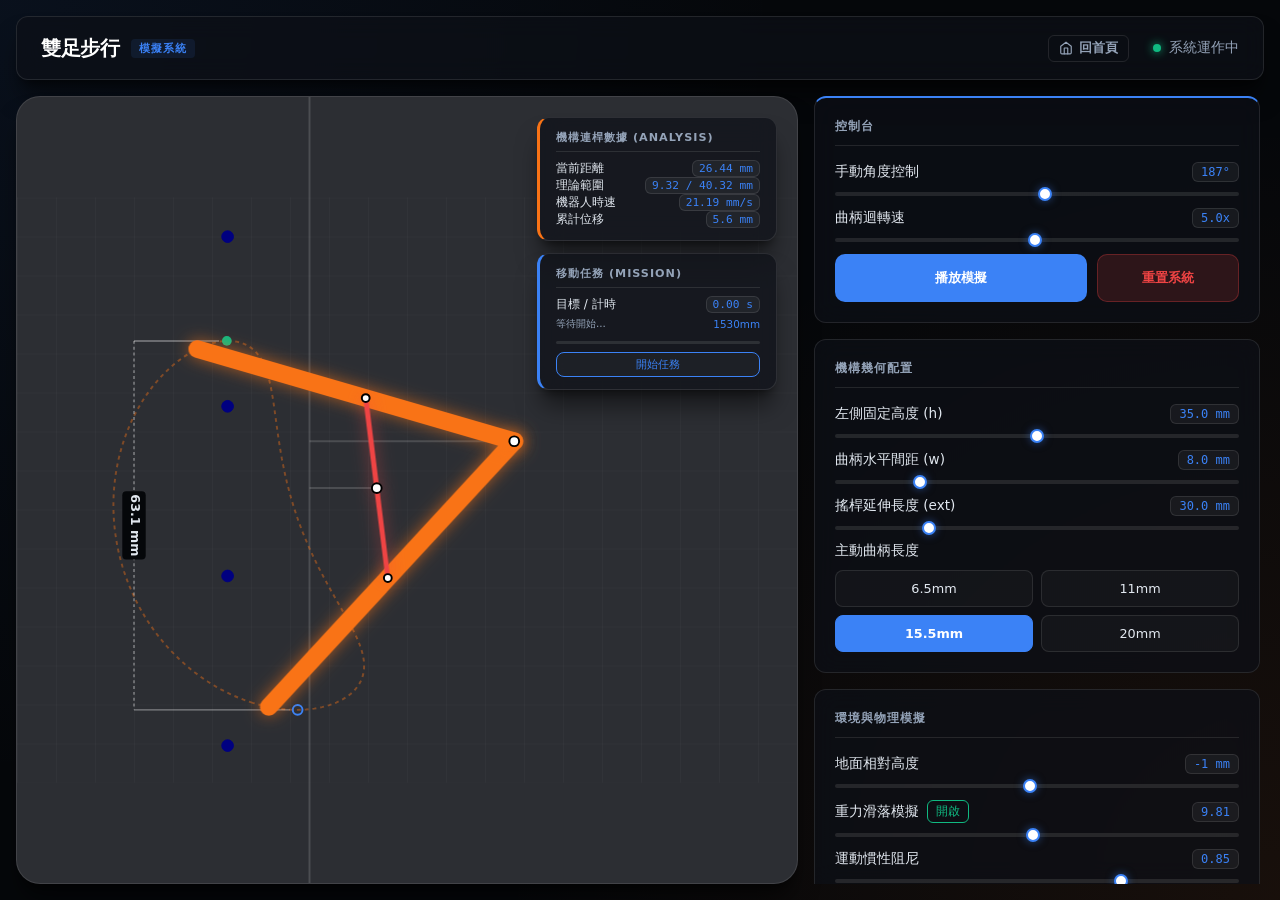
==== commit f34d44f9: "update 爬梯" ====
--- a/爬梯/mechanism.html
+++ b/爬梯/mechanism.html
@@ -573,9 +573,17 @@
                             <button id="gravity-toggle-btn" class="badge"
                                 style="cursor:pointer; border:1px solid var(--accent-green); color:var(--accent-green); background:transparent;">開啟</button>
                         </div>
-                        <span class="badge" id="gravity-val">4.0</span>
-                    </div>
-                    <input type="range" id="gravity-slider" min="0" max="5" value="4" step="0.1">
+                        <span class="badge" id="gravity-val">9.81</span>
+                    </div>
+                    <input type="range" id="gravity-slider" min="0" max="20" value="9.81" step="0.01">
+                </div>
+
+                <div class="control-item">
+                    <div class="control-label-row">
+                        <label class="control-label">運動慣性阻尼</label>
+                        <span class="badge" id="damping-val">0.85</span>
+                    </div>
+                    <input type="range" id="damping-slider" min="0.5" max="0.99" value="0.85" step="0.01">
                 </div>
             </div>
         </aside>
@@ -613,9 +621,13 @@
         const statusText = document.getElementById('status-text');
 
         let groundX = 0;
-        let groundVelocity = 0; // 新增：地面（梯子）速度
-        const inertiaDamping = 0.96; // 新增：慣性阻尼
-        const impulseFactor = 0.4; // 新增：衝量係數
+        let groundVelocity = 0; 
+        const impulseFactor = 0.4; 
+
+        const dampingSlider = document.getElementById('damping-slider');
+        const dampingVal = document.getElementById('damping-val');
+        
+        let currentDamping = 0.85;
 
         const heightSlider = document.getElementById('height-slider');
         const widthSlider = document.getElementById('width-slider');
@@ -763,6 +775,10 @@
         groundYSlider.addEventListener('input', () => groundYVal.textContent = groundYSlider.value + ' mm');
         gravitySlider.addEventListener('input', () => gravityVal.textContent = parseFloat(gravitySlider.value).toFixed(1));
         speedSlider.addEventListener('input', () => speedVal.textContent = parseFloat(speedSlider.value).toFixed(1) + 'x');
+        dampingSlider.addEventListener('input', () => {
+            currentDamping = parseFloat(dampingSlider.value);
+            dampingVal.textContent = currentDamping.toFixed(2);
+        });
 
         gravityToggleBtn.addEventListener('click', () => {
             isGravityEnabled = !isGravityEnabled;
@@ -801,8 +817,11 @@
             speedVal.textContent = '5.0x';
             groundYSlider.value = -1;
             groundYVal.textContent = '-1 mm';
-            gravitySlider.value = 4;
-            gravityVal.textContent = '4.0';
+            gravitySlider.value = 9.81;
+            gravityVal.textContent = '9.81';
+            dampingSlider.value = 0.85;
+            dampingVal.textContent = '0.85';
+            currentDamping = 0.85;
             groundX = 0;
             groundVelocity = 0;
             isPlaying = false;
@@ -845,11 +864,20 @@
         function animate() {
             // 1. 基礎物理應用：速度與阻尼
             groundX += groundVelocity;
-            groundVelocity *= inertiaDamping;
-
-            // 2. 重力影響（下滑加速度）
+            
+            // 動態阻尼：如果正在發生碰撞或推擠，額外增加摩擦 (降低阻尼)
+            let activeDamping = currentDamping;
+            if (isJammedGlobal) activeDamping *= 0.5; // 卡死時大幅增加摩擦
+            
+            groundVelocity *= activeDamping;
+
+            // 2. 重力影響（以 g = 9.81 m/s² 為基準）
             if (isGravityEnabled) {
-                groundVelocity -= (parseFloat(gravitySlider.value) || 0) * 0.05;
+                // 物理換算係數：9.81 m/s² 對應到畫面上的加速度
+                // 1mm = 6px, 1s = 60 frames -> 1 m/s² = 1000 * 6 / 3600 = 1.667 px/frame²
+                const gValue = parseFloat(gravitySlider.value) || 0;
+                const gravityAccPx = gValue * (6000 / 3600); // 簡化為 1.667
+                groundVelocity -= gravityAccPx * 0.02; // 加入 0.02 的尺度修正，避免數值爆炸但保持比例正確
             }
 
             if (isPlaying) {
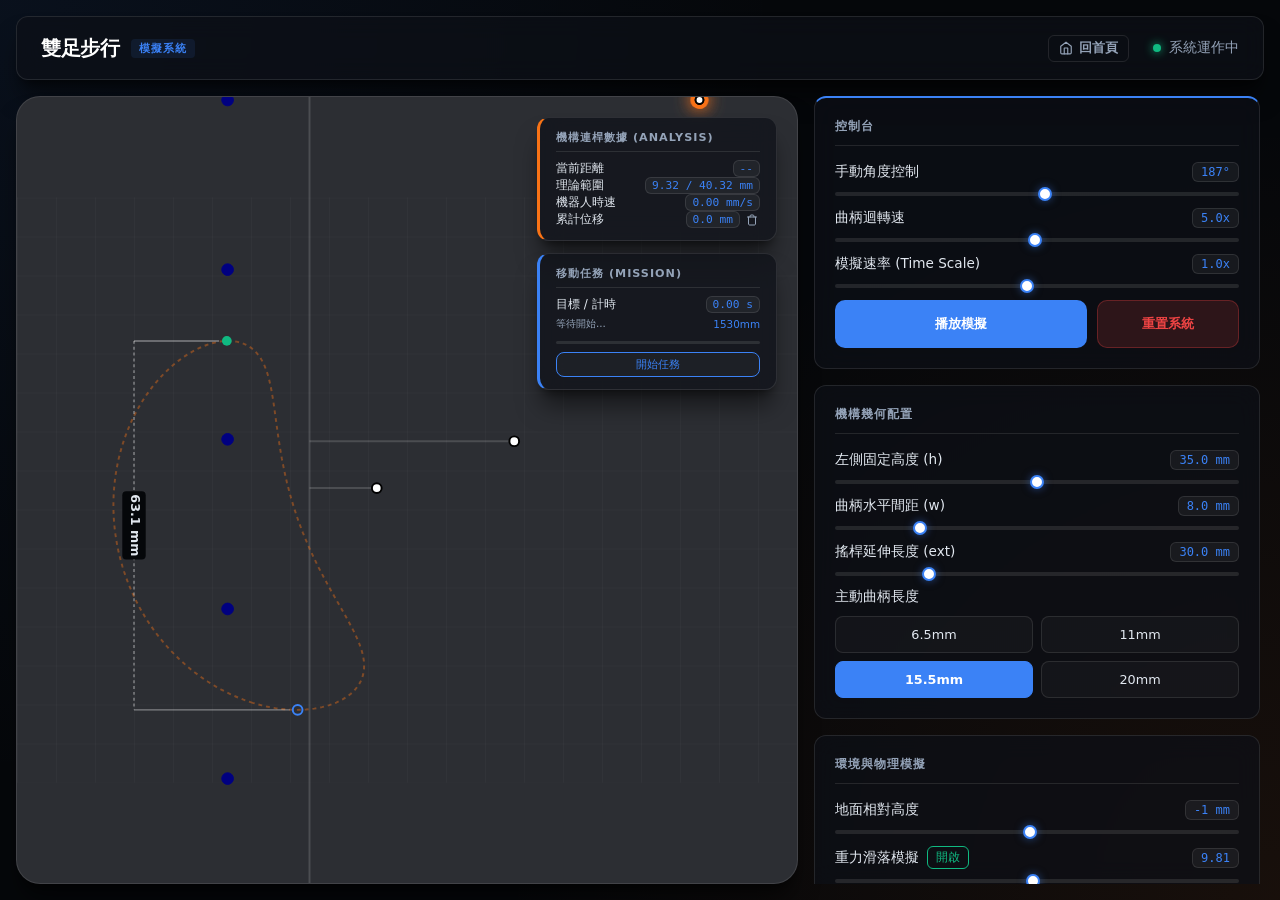
==== commit fb3c792d: "update 爬梯" ====
--- a/爬梯/mechanism.html
+++ b/爬梯/mechanism.html
@@ -463,7 +463,12 @@
                     <div class="control-item">
                         <div class="control-label-row">
                             <span class="control-label" style="font-size: 0.75rem;">累計位移</span>
-                            <span class="badge" id="robot-dist-val">0.0 mm</span>
+                            <div style="display: flex; align-items: center; gap: 4px;">
+                                <span class="badge" id="robot-dist-val">0.0 mm</span>
+                                <button id="clear-dist-btn" title="清除位移" style="background: none; border: none; color: var(--text-muted); cursor: pointer; display: flex; align-items: center; padding: 2px; transition: color 0.2s;" onmouseover="this.style.color='var(--accent-red)'" onmouseout="this.style.color='var(--text-muted)'">
+                                    <svg width="12" height="12" viewBox="0 0 24 24" fill="none" stroke="currentColor" stroke-width="2" stroke-linecap="round" stroke-linejoin="round"><path d="M3 6h18"></path><path d="M19 6v14c0 1-1 2-2 2H7c-1 0-2-1-2-2V6"></path><path d="M8 6V4c0-1 1-2 2-2h4c1 0 2 1 2 2v2"></path></svg>
+                                </button>
+                            </div>
                         </div>
                     </div>
                 </div>
@@ -511,6 +516,14 @@
                     <input type="range" id="speed-slider" min="0.1" max="10" value="5" step="0.1">
                 </div>
 
+                <div class="control-item">
+                    <div class="control-label-row">
+                        <label class="control-label">模擬速率 (Time Scale)</label>
+                        <span class="badge" id="timescale-val">1.0x</span>
+                    </div>
+                    <input type="range" id="timescale-slider" min="0.1" max="2.0" value="1.0" step="0.1">
+                </div>
+
                 <div class="action-row">
                     <button id="play-pause-btn" class="btn-primary">播放模擬</button>
                     <button id="reset-btn" class="btn-secondary">重置系統</button>
@@ -620,6 +633,11 @@
         const statusDot = document.getElementById('status-dot');
         const statusText = document.getElementById('status-text');
 
+        const timescaleSlider = document.getElementById('timescale-slider');
+        const timescaleVal = document.getElementById('timescale-val');
+        const clearDistBtn = document.getElementById('clear-dist-btn');
+        
+        let timeScale = 1.0;
         let groundX = 0;
         let groundVelocity = 0; 
         const impulseFactor = 0.4; 
@@ -780,6 +798,20 @@
             dampingVal.textContent = currentDamping.toFixed(2);
         });
 
+        timescaleSlider.addEventListener('input', () => {
+            timeScale = parseFloat(timescaleSlider.value);
+            timescaleVal.textContent = timeScale.toFixed(1) + 'x';
+        });
+
+        clearDistBtn.addEventListener('click', () => {
+            groundX = 0;
+            groundVelocity = 0;
+            missionStartPos = 0;
+            if (missionActive) {
+                missionStartTime = performance.now(); // 重置任務計時
+            }
+        });
+
         gravityToggleBtn.addEventListener('click', () => {
             isGravityEnabled = !isGravityEnabled;
             gravityToggleBtn.textContent = isGravityEnabled ? '開啟' : '關閉';
@@ -819,6 +851,9 @@
             groundYVal.textContent = '-1 mm';
             gravitySlider.value = 9.81;
             gravityVal.textContent = '9.81';
+            timescaleSlider.value = 1.0;
+            timescaleVal.textContent = '1.0x';
+            timeScale = 1.0;
             dampingSlider.value = 0.85;
             dampingVal.textContent = '0.85';
             currentDamping = 0.85;
@@ -860,32 +895,31 @@
         }
 
         let isJammedGlobal = false;
-
-        function animate() {
-            // 1. 基礎物理應用：速度與阻尼
-            groundX += groundVelocity;
+        let accumulator = 0;
+        const fixedDt = 1 / 240; // 固定物理步長，提供高精度模擬
+
+        function physicsUpdate(dt) {
+            // 1. 基礎物理應用
+            groundX += groundVelocity * dt * 60; // 乘以 60 是為了維持原本以 frame 為單位的數值比例
             
-            // 動態阻尼：如果正在發生碰撞或推擠，額外增加摩擦 (降低阻尼)
-            let activeDamping = currentDamping;
-            if (isJammedGlobal) activeDamping *= 0.5; // 卡死時大幅增加摩擦
+            // 阻尼計算：使用指數形式確保 dt 變動時阻尼感一致
+            const stepDamping = Math.pow(currentDamping, dt * 60);
+            let activeDamping = stepDamping;
+            if (isJammedGlobal) activeDamping *= Math.pow(0.5, dt * 60); 
             
             groundVelocity *= activeDamping;
 
-            // 2. 重力影響（以 g = 9.81 m/s² 為基準）
+            // 2. 重力影響
             if (isGravityEnabled) {
-                // 物理換算係數：9.81 m/s² 對應到畫面上的加速度
-                // 1mm = 6px, 1s = 60 frames -> 1 m/s² = 1000 * 6 / 3600 = 1.667 px/frame²
                 const gValue = parseFloat(gravitySlider.value) || 0;
-                const gravityAccPx = gValue * (6000 / 3600); // 簡化為 1.667
-                groundVelocity -= gravityAccPx * 0.02; // 加入 0.02 的尺度修正，避免數值爆炸但保持比例正確
-            }
-
+                const gravityAccPx = gValue * (6000 / 3600); 
+                groundVelocity -= gravityAccPx * 0.02 * dt * 60; 
+            }
+
+            // 3. 機構運作更新
             if (isPlaying) {
-                angle -= baseSpeed * (parseFloat(speedSlider.value) || 1.0);
-                let deg = (-angle * 180 / Math.PI) % 360;
-                if (deg < 0) deg += 360;
-                angleSlider.value = deg;
-                angleVal.textContent = Math.round(deg) + '°';
+                const rotationSpeed = baseSpeed * (parseFloat(speedSlider.value) || 1.0) * 60;
+                angle -= rotationSpeed * dt;
             }
 
             const calcLeg = (a) => {
@@ -900,7 +934,7 @@
 
             const l1 = calcLeg(angle), l2 = calcLeg(angle + Math.PI);
             
-            // 更新實時距離數據 (以第一隻腳為主)
+            // 更新位置與實時數據
             const dx = l1.cx - orangePivotX, dy = l1.cy - orangePivotY;
             const currentD = Math.sqrt(dx * dx + dy * dy) / scale;
             currentDVal.textContent = `${currentD.toFixed(2)} mm`;
@@ -917,8 +951,8 @@
             orangeLever2.setAttribute('x2', l2.ex); orangeLever2.setAttribute('y2', l2.ey);
             pivotMoving2.setAttribute('cx', l2.cx); pivotMoving2.setAttribute('cy', l2.cy);
 
-            // 精確碰撞半徑：圓柱半徑 (1mm) + 搖桿半寬 (1.5mm) = 2.5mm
-            const Reff = 2.45 * scale; // 稍微縮減以更貼合視覺邊緣
+            // 4. 碰撞偵測 (與原本邏輯相同，但使用固定 dt)
+            const Reff = 2.45 * scale;
             const pegSpacing = 29 * scale;
             const Cy = baseY + 13 * scale - parseFloat(groundYSlider.value) * scale;
             let pushL = 0, pushR = 0;
@@ -937,7 +971,6 @@
                     if (d2 < Reff * Reff) {
                         if (t < 1) {
                             if (ly > 0) {
-                                // 數值修正：使用更穩定的偏移計算
                                 const req = orangePivotX + (lx / ly) * (Cy - orangePivotY) + (cxScreen <= clX ? -1 : 1) * Reff * (len / ly);
                                 if (cxScreen <= clX) pushL = Math.max(pushL, cxScreen - req);
                                 else pushR = Math.max(pushR, req - cxScreen);
@@ -959,7 +992,7 @@
                 statusText.textContent = '機構卡死警告';
                 statusText.style.color = 'var(--accent-red)';
                 svgEl.style.filter = "drop-shadow(0 0 30px rgba(239, 68, 68, 0.8))";
-                groundVelocity = 0; // 卡死時速度歸零
+                groundVelocity = 0;
                 if (isPlaying) {
                     isPlaying = false;
                     updatePlayButtonUI();
@@ -967,8 +1000,6 @@
             } else {
                 statusDot.classList.remove('jammed');
                 svgEl.style.filter = "none";
-                
-                // 3. 碰撞推動力：將位置修正轉化為動量
                 if (pushL > 0) {
                     groundX -= pushL;
                     groundVelocity -= pushL * impulseFactor;
@@ -978,23 +1009,18 @@
                 }
             }
 
-            // 更新機器人移動數據顯示
-            // 速度估計 (pixels/frame * 60fps / scale) -> mm/s
+            // 更新顯示數據與任務邏輯
             const speedMmPerS = Math.abs(groundVelocity) * 60 / scale;
             robotSpeedVal.textContent = `${speedMmPerS.toFixed(2)} mm/s`;
-            // 累計距離 (絕對位移)
             const currentTotalDist = Math.abs(groundX) / scale;
             robotDistVal.textContent = `${currentTotalDist.toFixed(1)} mm`;
 
-            // 任務邏輯
             if (missionActive) {
                 const moved = currentTotalDist - missionStartPos;
                 const progress = Math.min(100, (moved / missionTarget) * 100);
                 missionProgressBar.style.width = progress + "%";
-                
                 missionElapsed = (performance.now() - missionStartTime) / 1000;
                 missionTimer.textContent = missionElapsed.toFixed(2) + " s";
-
                 if (moved >= missionTarget) {
                     missionActive = false;
                     isPlaying = false;
@@ -1002,11 +1028,32 @@
                     missionStatus.textContent = "任務完成！";
                     missionStatus.style.color = "var(--accent-green)";
                     missionProgressBar.style.background = "var(--accent-green)";
-                    
-                    // 自動彈出結果或標示
-                    console.log(`Mission Complete: 1530mm moved in ${missionElapsed.toFixed(2)}s`);
                 }
             }
+        }
+
+        let lastTimestamp = 0;
+        function animate(timestamp) {
+            if (!lastTimestamp) lastTimestamp = timestamp;
+            const frameTime = (timestamp - lastTimestamp) / 1000;
+            lastTimestamp = timestamp;
+
+            // 累積時間，並根據時間速率進行子步迭代
+            accumulator += frameTime * timeScale;
+            
+            // 限制單幀最大步數，防止因為背景標籤切換導致的計算爆炸 (Spiral of death)
+            let steps = 0;
+            while (accumulator >= fixedDt && steps < 20) {
+                physicsUpdate(fixedDt);
+                accumulator -= fixedDt;
+                steps++;
+            }
+
+            // 更新角度滑動條顯示 (取樣當前角度)
+            let deg = (-angle * 180 / Math.PI) % 360;
+            if (deg < 0) deg += 360;
+            angleSlider.value = deg;
+            angleVal.textContent = Math.round(deg) + '°';
 
             updateGround();
             requestAnimationFrame(animate);
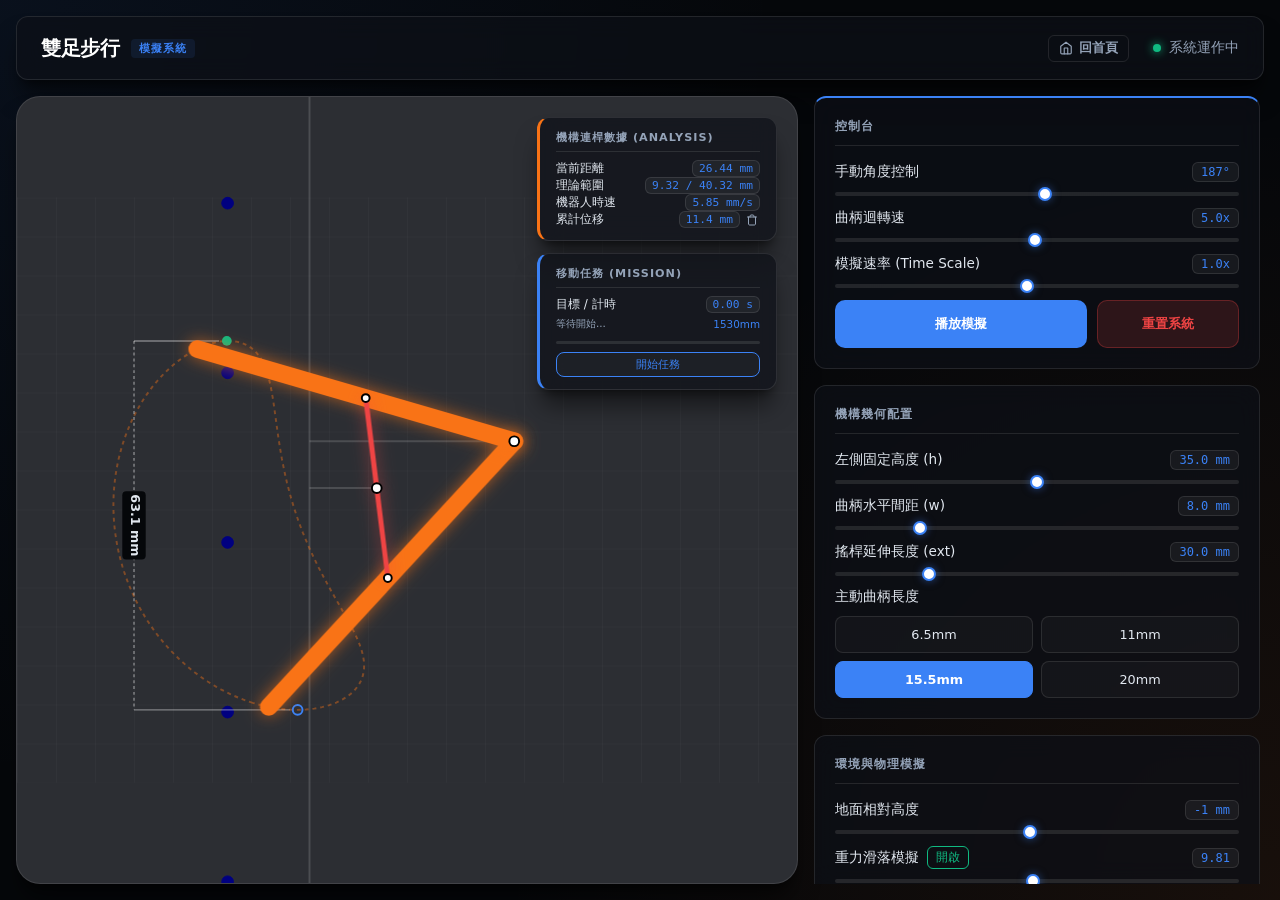
==== commit 482f0be8: "fix robot not showing up" ====
--- a/爬梯/mechanism.html
+++ b/爬梯/mechanism.html
@@ -1060,7 +1060,7 @@
         }
 
         updateParameters();
-        animate();
+        requestAnimationFrame(animate);
     </script>
 </body>
 
